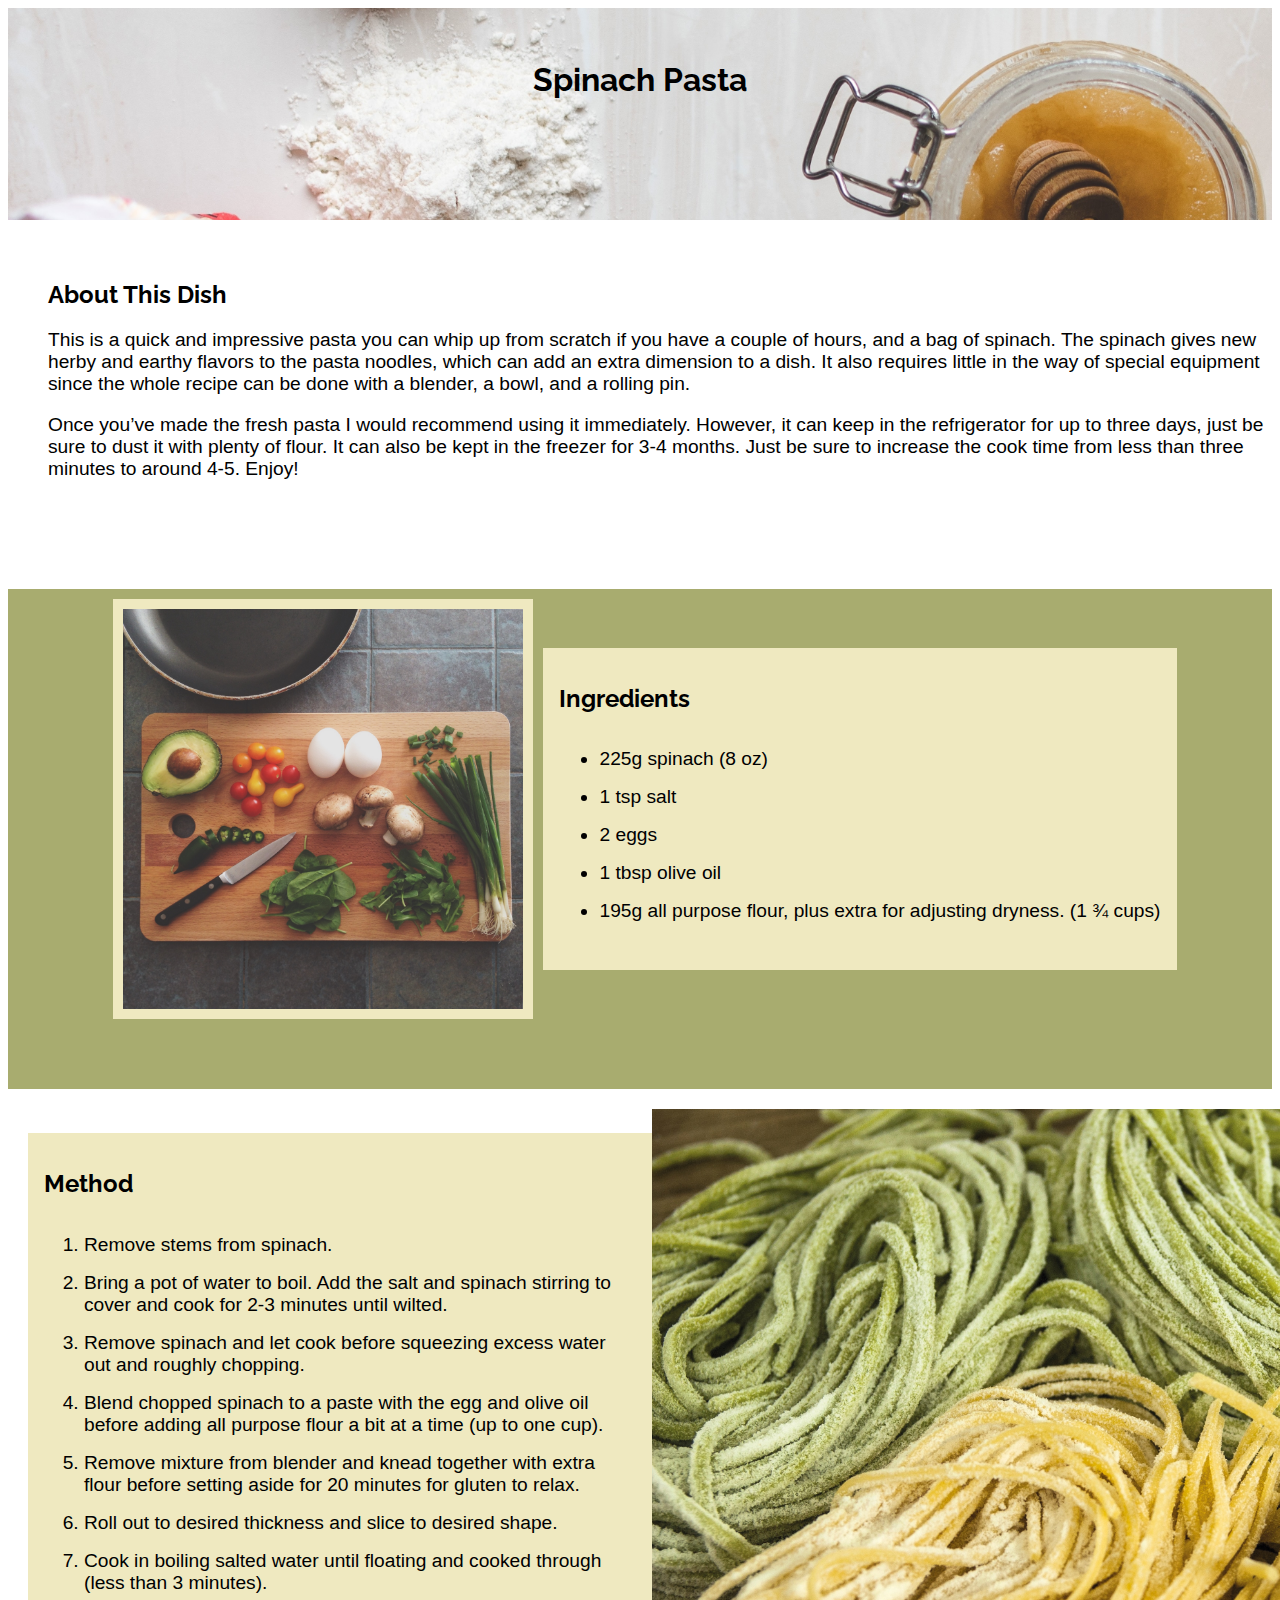
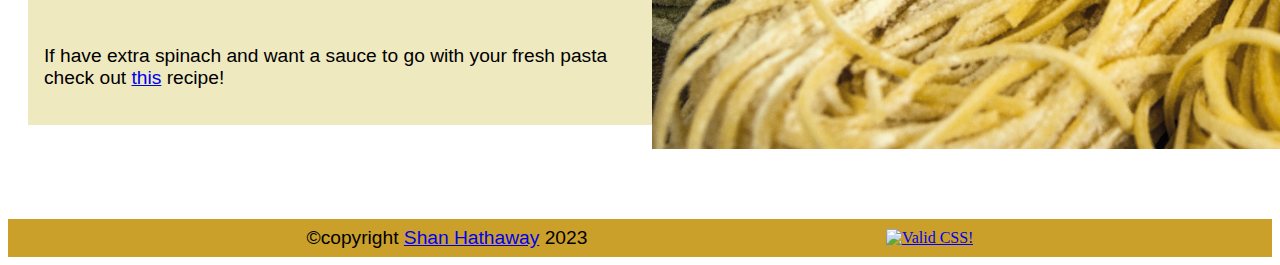
==== index.html @ 8f68b339 "converted all instances of pix in rem" ====
<!DOCTYPE html>
<html lang="en">
  <head>
    <!--
      Author: Shan Hathaway
      Date: 10/20/2023
      Purpose: CIS 121 Fourth Assignment
    -->
    <meta charset="UTF-8" />
    <meta http-equiv="X-UA-Compatible" content="IE=edge" />
    <meta name="viewport" content="width=device-width, initial-scale=1.0" />
    <link rel="preconnect" href="https://fonts.googleapis.com">
    <link rel="preconnect" href="https://fonts.gstatic.com" crossorigin>
    <link href="https://fonts.googleapis.com/css2?family=Raleway&display=swap" rel="stylesheet">
    <link rel="stylesheet" href="/styles.css" />
    <title>CIS 121 Assignment 3</title>
  </head>
  <body>
    <header>
        <h1 id="titlecard">Spinach Pasta</h1>
    </header>
    <Main>
      <div class="container-column">
        <div class="container">
          <h2>About This Dish</h2>
          <p>This is a quick and impressive pasta you can whip up from scratch if you have a couple of hours, and a bag of spinach. The spinach gives new herby and earthy flavors to the pasta noodles, which can add an extra dimension to a dish. It also requires little in the way of special equipment since the whole recipe can be done with a blender, a bowl, and a rolling pin. 
          </p>
          <p>Once you’ve made the fresh pasta I would recommend using it immediately. However, it can keep in the refrigerator for up to three days, just be sure to dust it with plenty of flour. It can also be kept in the freezer for 3-4 months. Just be sure to increase the cook time from less than three minutes to around 4-5. Enjoy!
          </p>
        </div>
      </div>
      <div id="ingredients">
        <div class="image-container">
          <img src="./assets/katie-smith-uQs1802D0CQ-unsplash.jpg" alt="cutting board">
        </div>
        <div class="card-container">
          <h2>Ingredients</h2>
          <ul>
            <li>225g spinach (8 oz)</li>
            <li>1 tsp salt</li>
            <li>2 eggs</li>
            <li>1 tbsp olive oil</li>
            <li>195g  all purpose flour, plus extra for adjusting dryness. (1 ¾ cups)</li>
        </div>
        </ul>
      </div>
      <div class="container-row">
        <div class="card-container">
          <h2>Method</h2>
          <ol>
            <li>Remove stems from spinach.</li>
            <li>Bring a pot of water to boil. Add the salt and spinach stirring to cover and cook for 2-3 minutes until wilted.</li>
            <li>Remove spinach and let cook before squeezing excess water out and roughly chopping.</li>
            <li>Blend chopped spinach to a paste with the egg and olive oil before adding all purpose flour a bit at a time (up to one cup).</li>
            <li>Remove mixture from blender and knead together with extra flour before setting aside for 20 minutes for gluten to relax.</li>
            <li>Roll out to desired thickness and slice to desired shape.</li>
            <li>Cook in boiling salted water until floating and cooked through (less than 3 minutes).</li>
          </ol>
          
          <p>If have extra spinach and want a sauce to go with your fresh pasta check out <a href="https://elavegan.com/vegan-spinach-pasta-sauce-recipe/">this</a> recipe!</p>
        </div>
        <div id="pasta-image"></div>
      </div>
    </Main>
    <footer>
      <div id="footer-content-container">
        <p>
          <p>©copyright <a href="https://github.com/Hathaway-Shan">Shan Hathaway</a> 2023</p>
          <a href="https://jigsaw.w3.org/css-validator/check/referer">
              <img style="border:0;width:88px;height:31px"
                  src="https://jigsaw.w3.org/css-validator/images/vcss-blue"
                  alt="Valid CSS!" />
          </a>
        </p>
      </div>
    </footer>

  </body>
</html>
---- styles.css ----
/*
Author:Shan Hathaway
Date: 10/20/2023
Purpose: CIS 121 Fourth Assignment
*/

/*Globals*/
h1 {
  font-family: "Raleway", sans-serif;
}

h2 {
  font-family: "Raleway", sans-serif;
}

p {
  font-family: sans-serif;
  font-size: 1.2rem;
}

li {
  font-family: sans-serif;
  font-size: 1.2rem;
  margin-bottom: 1rem;
}

img {
  max-height: 25rem;
}

/* containers */

.container {
  padding: 0.625rem;
  margin: 0.625rem;
}

.card-container {
  padding: 1rem;
  display: flex;
  flex-direction: column;
  justify-content: space-between;
  background-color: #efe9c0;
}

.image-container {
  padding: 0.625rem;
  margin: 0.625rem;
  display: flex;
  flex-direction: column;
  justify-content: space-between;
  background-color: #efe9c0;
}

.container-column {
  max-width: 103.75rem;
  width: 100%;
  display: flex;
  flex-direction: column;
  padding: 0.625rem;
  padding-bottom: 3.75rem;
  margin: 0.625rem;
  justify-content: center;
  align-items: center;
}
.container-row {
  max-width: 102.5rem;
  width: 100%;
  display: flex;
  flex-direction: row;
  padding: 0.625rem;
  padding-bottom: 3.75rem;
  margin: 0.625rem;
  justify-content: center;
  align-items: center;
}

/* Specific elements */

#titlecard {
  padding-top: 2rem;
}

header {
  max-width: 103.75rem;
  width: 100%;
  display: flex;
  flex-direction: column;
  align-items: center;
  text-align: center;
  background-image: url(./assets/calum-lewis-rkT_TG5NKF8-unsplash.jpg);
  background-size: cover;
  background-repeat: no-repeat;
  padding-bottom: 6.25rem;
}

#ingredients {
  max-width: 103.75rem;
  width: 100%;
  display: flex;
  flex-direction: row;
  padding-bottom: 3.75rem;
  justify-content: center;
  align-items: center;
  background-color: #a8ac6f;
}

#pasta-image {
  background-image: url(./assets/justino-sanchez-F6i-TNZjA3k-unsplash.jpg);
  background-size: cover;
  background-repeat: no-repeat;
  padding: 20rem;
}

footer {
  max-width: 103.75rem;
  height: 2.4rem;
  background-color: #cba02a;
}

#footer-content-container {
  max-width: 102.5rem;
  height: 2.4rem;
  width: 100%;
  display: flex;
  flex-direction: row;
  align-items: center;
  justify-content: space-between;
}

/* Media Queries */

@media only screen and (max-width: 900px) {
  .container-row {
    flex-direction: column;
    padding-bottom: 30px;
  }

  #ingredients {
    flex-direction: column;
    padding-bottom: 30px;
  }

  #method {
    flex-direction: column;
    padding-bottom: 30px;
  }
}

@media only screen and (max-width: 600px) {
  #titlecard {
    text-decoration: underline;
    margin: auto;
  }
  .hero {
    padding-bottom: 30px;
  }
  #pasta-image {
    padding: 180px;
  }

  .hero {
    background-image: none;
  }
}
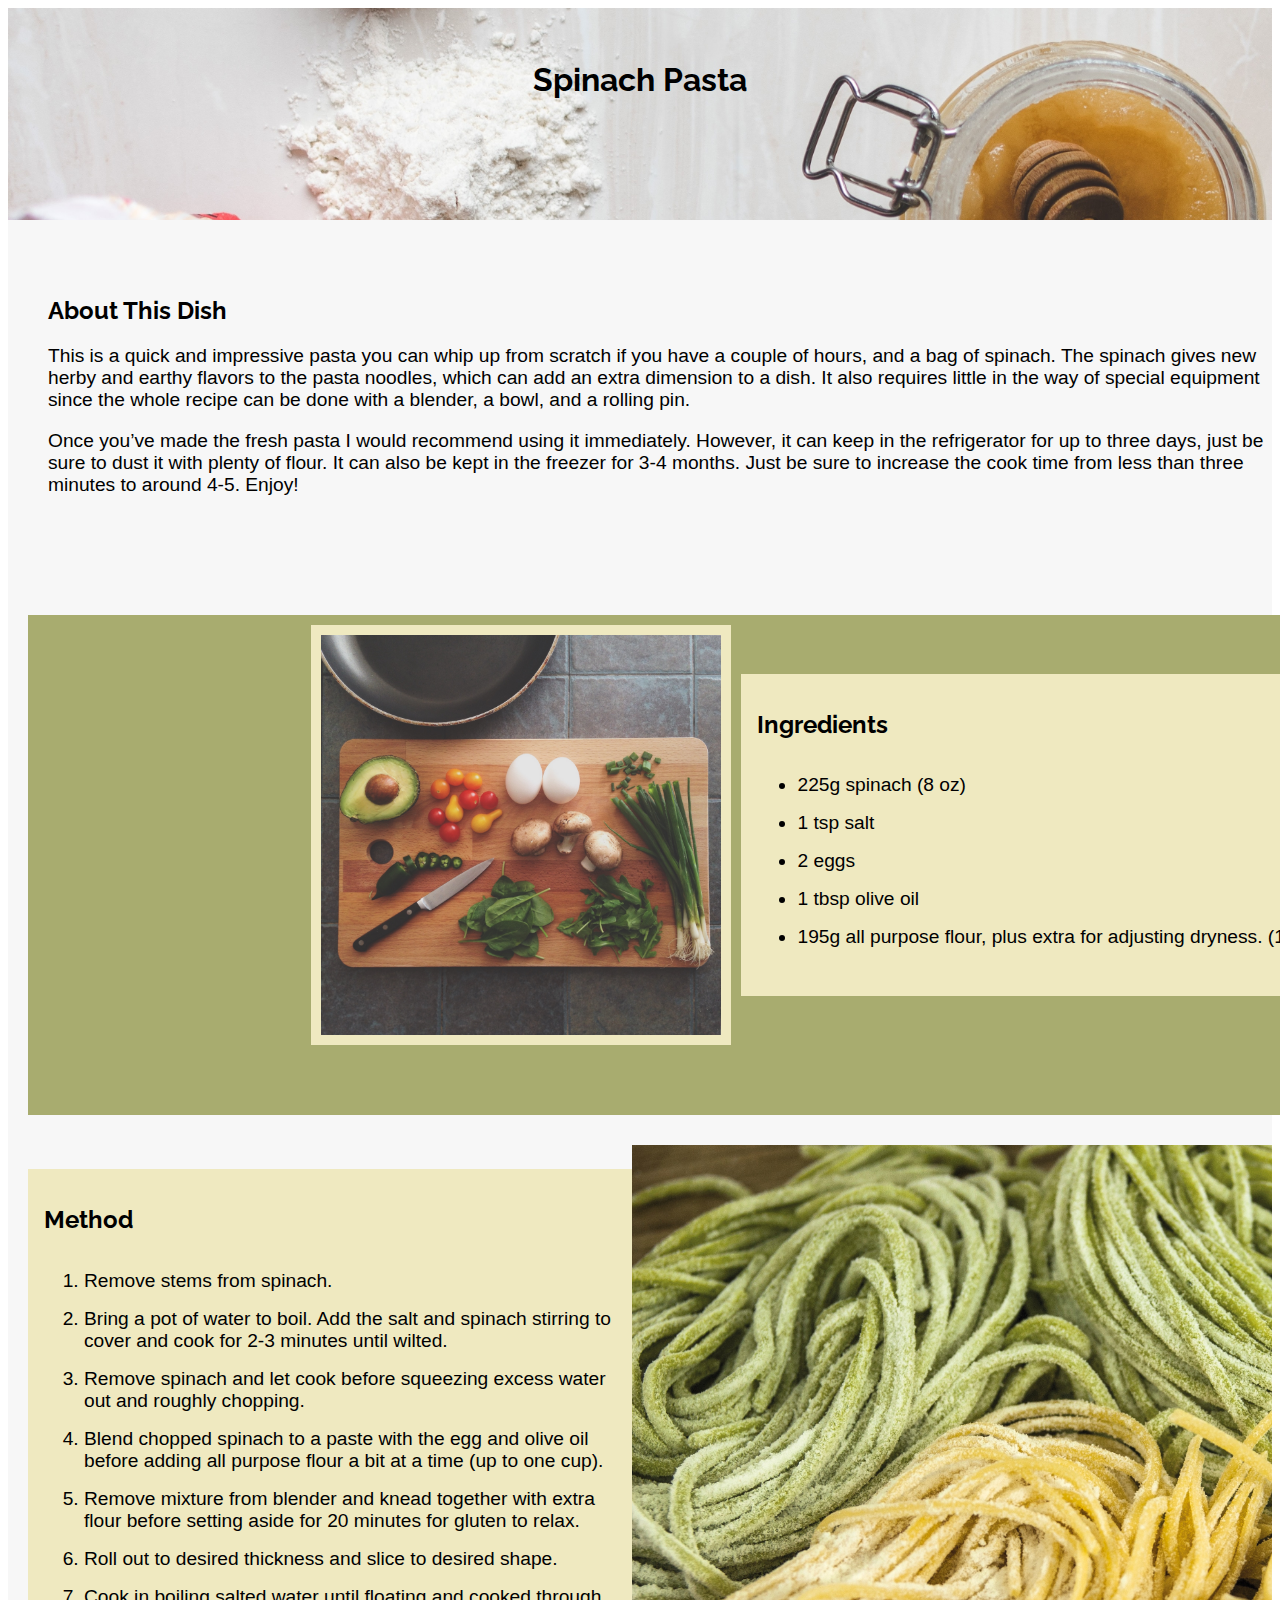
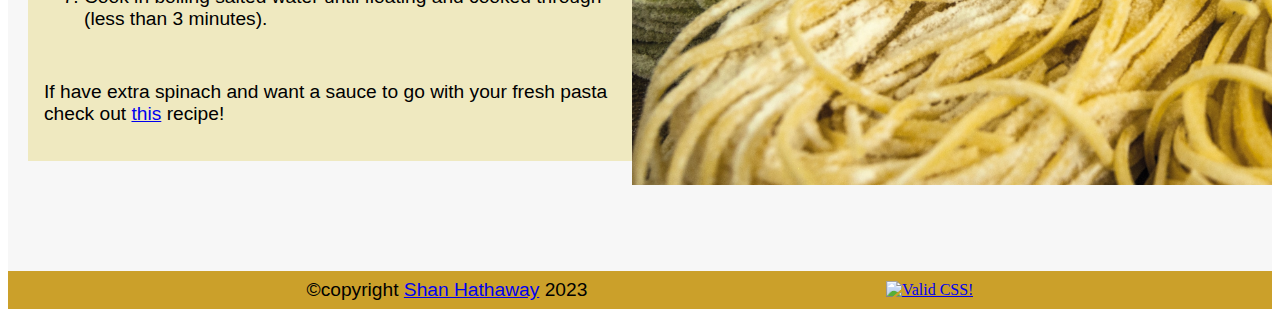
==== commit c2a77dfd: "made padding uniform throughout main" ====
--- a/index.html
+++ b/index.html
@@ -31,7 +31,7 @@
       </div>
       <div id="ingredients">
         <div class="image-container">
-          <img src="./assets/katie-smith-uQs1802D0CQ-unsplash.jpg" alt="cutting board">
+            <img src="./assets/katie-smith-uQs1802D0CQ-unsplash.jpg" alt="cutting board">
         </div>
         <div class="card-container">
           <h2>Ingredients</h2>
--- a/styles.css
+++ b/styles.css
@@ -26,6 +26,34 @@
 
 img {
   max-height: 25rem;
+}
+
+header {
+  max-width: 103.75rem;
+  width: 100%;
+  display: flex;
+  flex-direction: column;
+  align-items: center;
+  text-align: center;
+  background-image: url(./assets/calum-lewis-rkT_TG5NKF8-unsplash.jpg);
+  background-size: cover;
+  background-repeat: no-repeat;
+  padding-bottom: 6.25rem;
+}
+
+main {
+  max-width: 103.75rem;
+  background-image: url(./assets/annie-spratt-xTaOPMa6wAE-unsplash.jpg);
+  background-size: cover;
+  box-shadow: inset 0 0 0 1000px rgba(214, 214, 214, 0.2);
+  padding-top: 1rem;
+  padding-bottom: 1rem;
+}
+
+footer {
+  max-width: 103.75rem;
+  height: 2.4rem;
+  background-color: #cba02a;
 }
 
 /* containers */
@@ -81,28 +109,16 @@
   padding-top: 2rem;
 }
 
-header {
-  max-width: 103.75rem;
-  width: 100%;
-  display: flex;
-  flex-direction: column;
-  align-items: center;
-  text-align: center;
-  background-image: url(./assets/calum-lewis-rkT_TG5NKF8-unsplash.jpg);
-  background-size: cover;
-  background-repeat: no-repeat;
-  padding-bottom: 6.25rem;
-}
-
 #ingredients {
   max-width: 103.75rem;
-  width: 100%;
+  width: 101.25rem;
   display: flex;
   flex-direction: row;
   padding-bottom: 3.75rem;
   justify-content: center;
   align-items: center;
   background-color: #a8ac6f;
+  margin: 1.25rem;
 }
 
 #pasta-image {
@@ -110,12 +126,7 @@
   background-size: cover;
   background-repeat: no-repeat;
   padding: 20rem;
-}
-
-footer {
-  max-width: 103.75rem;
-  height: 2.4rem;
-  background-color: #cba02a;
+  margin-right: 1.25rem;
 }
 
 #footer-content-container {
@@ -131,6 +142,9 @@
 /* Media Queries */
 
 @media only screen and (max-width: 900px) {
+  main {
+    background-image: none;
+  }
   .container-row {
     flex-direction: column;
     padding-bottom: 30px;
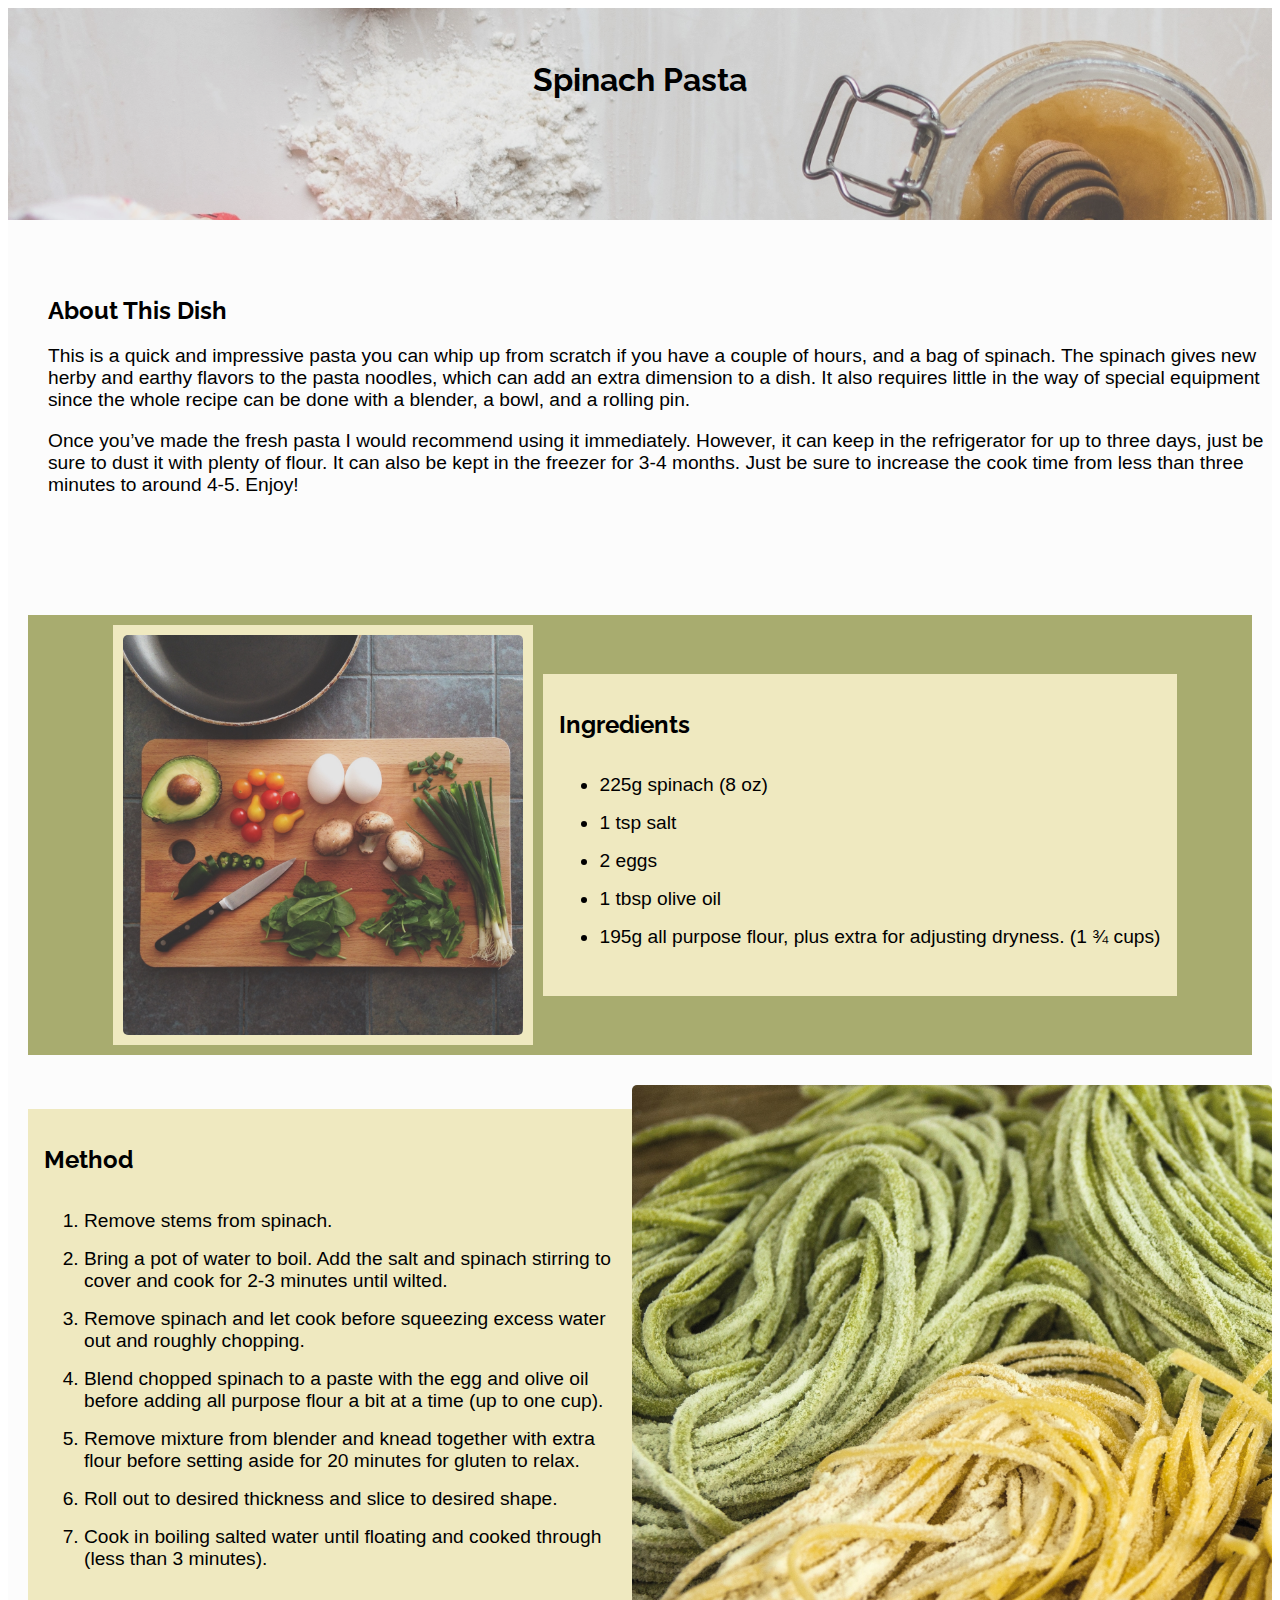
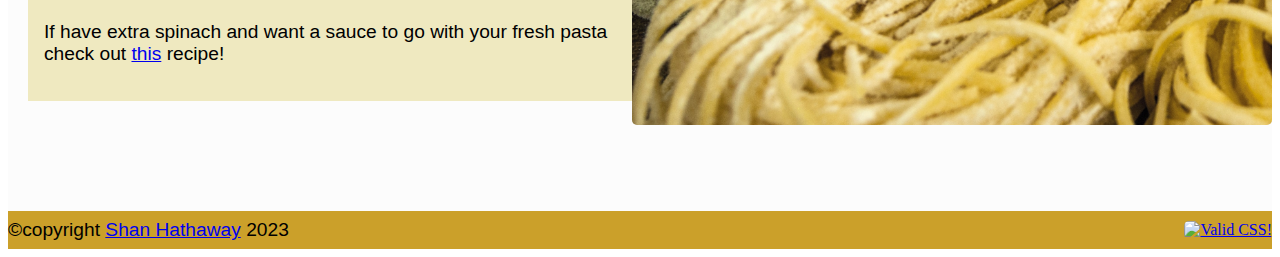
==== commit 7edfacd4: "fixed minor html validation issues" ====
--- a/index.html
+++ b/index.html
@@ -9,29 +9,46 @@
     <meta charset="UTF-8" />
     <meta http-equiv="X-UA-Compatible" content="IE=edge" />
     <meta name="viewport" content="width=device-width, initial-scale=1.0" />
-    <link rel="preconnect" href="https://fonts.googleapis.com">
-    <link rel="preconnect" href="https://fonts.gstatic.com" crossorigin>
-    <link href="https://fonts.googleapis.com/css2?family=Raleway&display=swap" rel="stylesheet">
+    <link rel="preconnect" href="https://fonts.googleapis.com" />
+    <link rel="preconnect" href="https://fonts.gstatic.com" crossorigin />
+    <link
+      href="https://fonts.googleapis.com/css2?family=Raleway&display=swap"
+      rel="stylesheet"
+    />
     <link rel="stylesheet" href="/styles.css" />
     <title>CIS 121 Assignment 3</title>
   </head>
   <body>
     <header>
-        <h1 id="titlecard">Spinach Pasta</h1>
+      <h1 id="titlecard">Spinach Pasta</h1>
     </header>
-    <Main>
+    <main>
       <div class="container-column">
         <div class="container">
           <h2>About This Dish</h2>
-          <p>This is a quick and impressive pasta you can whip up from scratch if you have a couple of hours, and a bag of spinach. The spinach gives new herby and earthy flavors to the pasta noodles, which can add an extra dimension to a dish. It also requires little in the way of special equipment since the whole recipe can be done with a blender, a bowl, and a rolling pin. 
+          <p>
+            This is a quick and impressive pasta you can whip up from scratch if
+            you have a couple of hours, and a bag of spinach. The spinach gives
+            new herby and earthy flavors to the pasta noodles, which can add an
+            extra dimension to a dish. It also requires little in the way of
+            special equipment since the whole recipe can be done with a blender,
+            a bowl, and a rolling pin.
           </p>
-          <p>Once you’ve made the fresh pasta I would recommend using it immediately. However, it can keep in the refrigerator for up to three days, just be sure to dust it with plenty of flour. It can also be kept in the freezer for 3-4 months. Just be sure to increase the cook time from less than three minutes to around 4-5. Enjoy!
+          <p>
+            Once you’ve made the fresh pasta I would recommend using it
+            immediately. However, it can keep in the refrigerator for up to
+            three days, just be sure to dust it with plenty of flour. It can
+            also be kept in the freezer for 3-4 months. Just be sure to increase
+            the cook time from less than three minutes to around 4-5. Enjoy!
           </p>
         </div>
       </div>
       <div id="ingredients">
         <div class="image-container">
-            <img src="./assets/katie-smith-uQs1802D0CQ-unsplash.jpg" alt="cutting board">
+          <img
+            src="./assets/katie-smith-uQs1802D0CQ-unsplash.jpg"
+            alt="cutting board"
+          />
         </div>
         <div class="card-container">
           <h2>Ingredients</h2>
@@ -40,40 +57,69 @@
             <li>1 tsp salt</li>
             <li>2 eggs</li>
             <li>1 tbsp olive oil</li>
-            <li>195g  all purpose flour, plus extra for adjusting dryness. (1 ¾ cups)</li>
+            <li>
+              195g all purpose flour, plus extra for adjusting dryness. (1 ¾
+              cups)
+            </li>
+          </ul>
         </div>
-        </ul>
       </div>
       <div class="container-row">
         <div class="card-container">
           <h2>Method</h2>
           <ol>
             <li>Remove stems from spinach.</li>
-            <li>Bring a pot of water to boil. Add the salt and spinach stirring to cover and cook for 2-3 minutes until wilted.</li>
-            <li>Remove spinach and let cook before squeezing excess water out and roughly chopping.</li>
-            <li>Blend chopped spinach to a paste with the egg and olive oil before adding all purpose flour a bit at a time (up to one cup).</li>
-            <li>Remove mixture from blender and knead together with extra flour before setting aside for 20 minutes for gluten to relax.</li>
+            <li>
+              Bring a pot of water to boil. Add the salt and spinach stirring to
+              cover and cook for 2-3 minutes until wilted.
+            </li>
+            <li>
+              Remove spinach and let cook before squeezing excess water out and
+              roughly chopping.
+            </li>
+            <li>
+              Blend chopped spinach to a paste with the egg and olive oil before
+              adding all purpose flour a bit at a time (up to one cup).
+            </li>
+            <li>
+              Remove mixture from blender and knead together with extra flour
+              before setting aside for 20 minutes for gluten to relax.
+            </li>
             <li>Roll out to desired thickness and slice to desired shape.</li>
-            <li>Cook in boiling salted water until floating and cooked through (less than 3 minutes).</li>
+            <li>
+              Cook in boiling salted water until floating and cooked through
+              (less than 3 minutes).
+            </li>
           </ol>
-          
-          <p>If have extra spinach and want a sauce to go with your fresh pasta check out <a href="https://elavegan.com/vegan-spinach-pasta-sauce-recipe/">this</a> recipe!</p>
+
+          <p>
+            If have extra spinach and want a sauce to go with your fresh pasta
+            check out
+            <a href="https://elavegan.com/vegan-spinach-pasta-sauce-recipe/"
+              >this</a
+            >
+            recipe!
+          </p>
         </div>
-        <div id="pasta-image"></div>
+        <div class="image-container-background">
+          <div id="pasta-image"></div>
+        </div>
       </div>
-    </Main>
+    </main>
     <footer>
       <div id="footer-content-container">
         <p>
-          <p>©copyright <a href="https://github.com/Hathaway-Shan">Shan Hathaway</a> 2023</p>
-          <a href="https://jigsaw.w3.org/css-validator/check/referer">
-              <img style="border:0;width:88px;height:31px"
-                  src="https://jigsaw.w3.org/css-validator/images/vcss-blue"
-                  alt="Valid CSS!" />
-          </a>
+          ©copyright
+          <a href="https://github.com/Hathaway-Shan">Shan Hathaway</a> 2023
         </p>
+        <a href="https://jigsaw.w3.org/css-validator/check/referer">
+          <img
+            class="w3-image"
+            src="https://jigsaw.w3.org/css-validator/images/vcss-blue"
+            alt="Valid CSS!"
+          />
+        </a>
       </div>
     </footer>
-
   </body>
 </html>
--- a/styles.css
+++ b/styles.css
@@ -26,6 +26,7 @@
 
 img {
   max-height: 25rem;
+  border-radius: 0.313rem;
 }
 
 header {
@@ -39,13 +40,14 @@
   background-size: cover;
   background-repeat: no-repeat;
   padding-bottom: 6.25rem;
+  box-shadow: inset 0 0 0 1000px rgba(175, 175, 175, 0.2);
 }
 
 main {
   max-width: 103.75rem;
   background-image: url(./assets/annie-spratt-xTaOPMa6wAE-unsplash.jpg);
   background-size: cover;
-  box-shadow: inset 0 0 0 1000px rgba(214, 214, 214, 0.2);
+  box-shadow: inset 0 0 0 1000px rgba(239, 239, 239, 0.2);
   padding-top: 1rem;
   padding-bottom: 1rem;
 }
@@ -103,6 +105,12 @@
   align-items: center;
 }
 
+.w3-image {
+  border: 0;
+  width: 5.5rem;
+  height: 1.938rem;
+}
+
 /* Specific elements */
 
 #titlecard {
@@ -111,10 +119,8 @@
 
 #ingredients {
   max-width: 103.75rem;
-  width: 101.25rem;
   display: flex;
   flex-direction: row;
-  padding-bottom: 3.75rem;
   justify-content: center;
   align-items: center;
   background-color: #a8ac6f;
@@ -127,6 +133,7 @@
   background-repeat: no-repeat;
   padding: 20rem;
   margin-right: 1.25rem;
+  border-radius: 0.313rem;
 }
 
 #footer-content-container {
@@ -166,7 +173,7 @@
     text-decoration: underline;
     margin: auto;
   }
-  .hero {
+  header {
     padding-bottom: 30px;
   }
   #pasta-image {
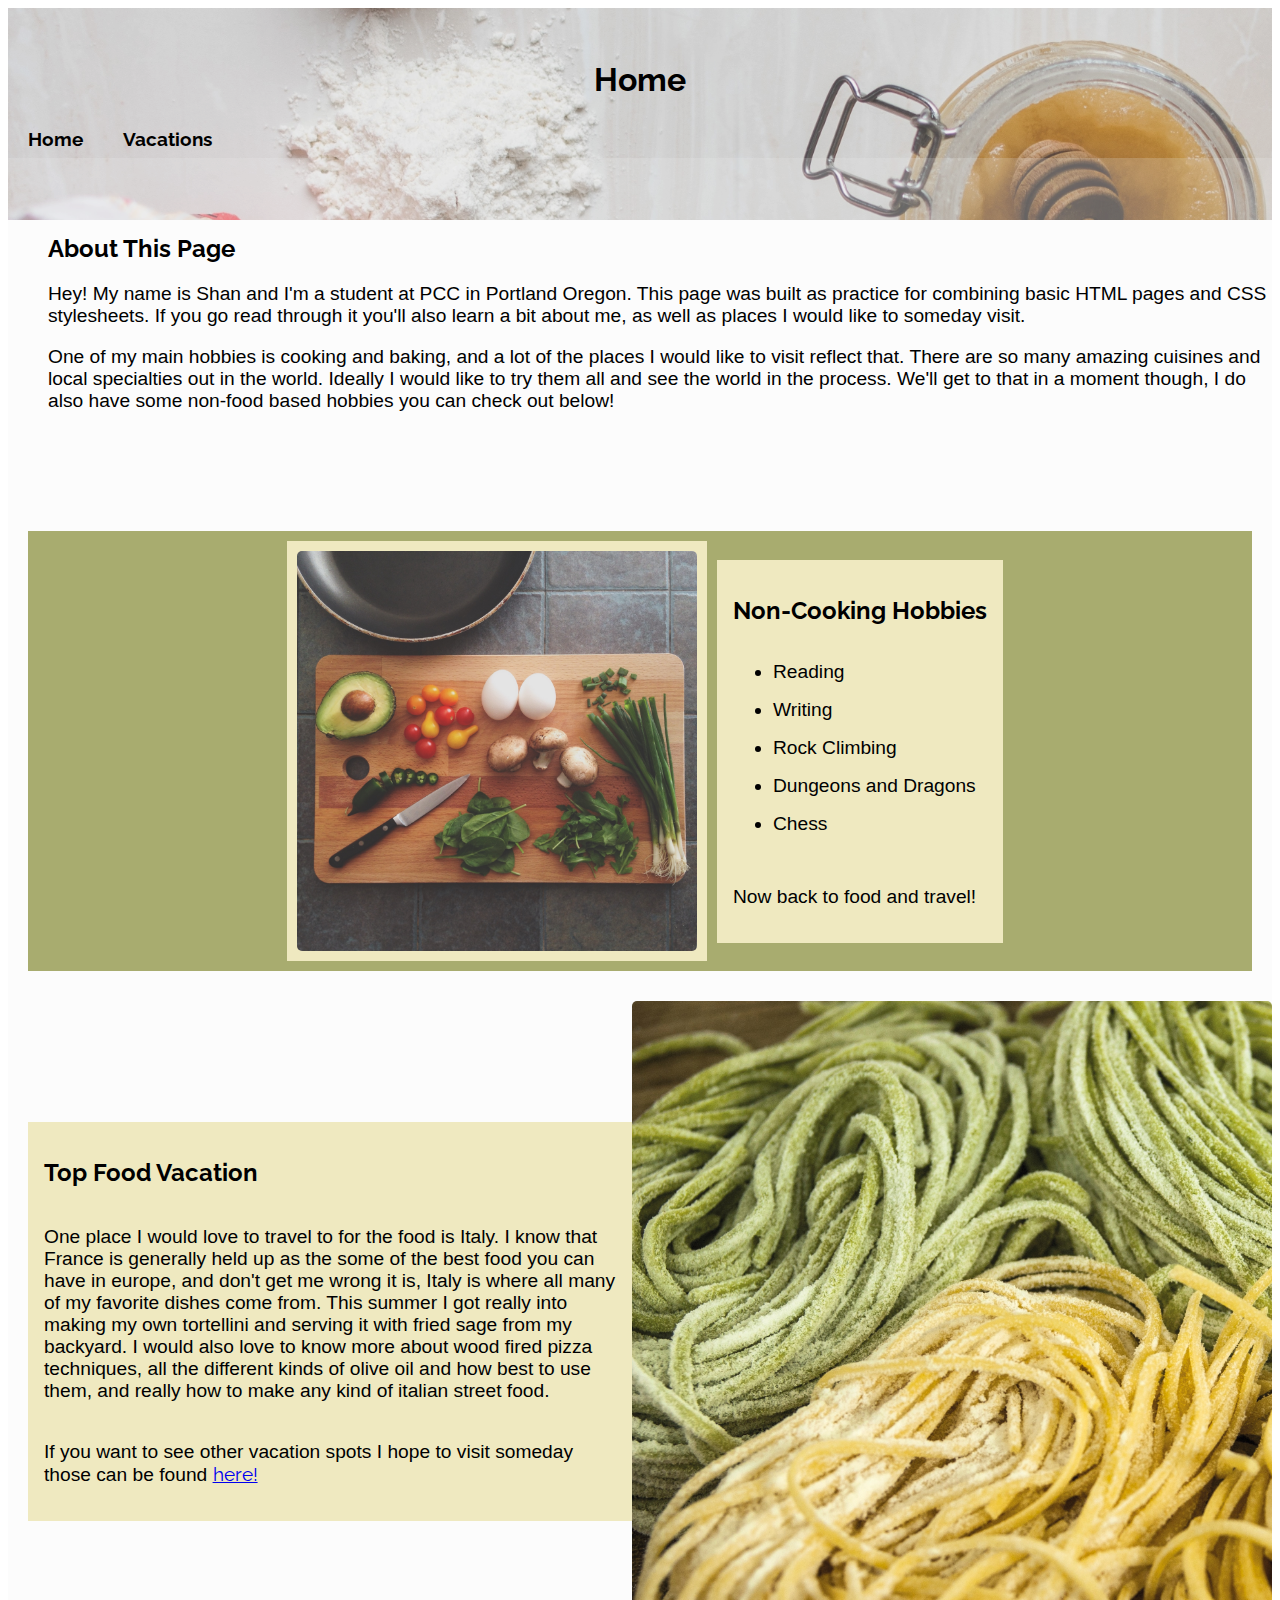
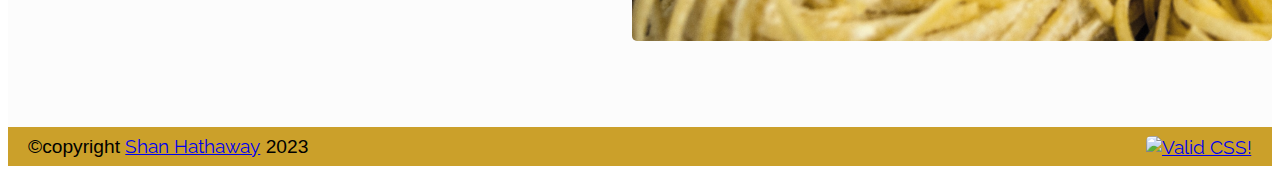
==== commit ba4d1f9e: "finished vactions page layout and assignmet goals" ====
--- a/index.html
+++ b/index.html
@@ -20,30 +20,33 @@
   </head>
   <body>
     <header>
-      <h1 id="titlecard">Spinach Pasta</h1>
+      <h1 id="titlecard">Home</h1>
     </header>
+    <nav>
+      <a href="/index.html">Home</a>
+      <a href="/vactaction.html">Vacations</a>
+    </nav>
     <main>
       <div class="container-column">
         <div class="container">
-          <h2>About This Dish</h2>
+          <h2>About This Page</h2>
           <p>
-            This is a quick and impressive pasta you can whip up from scratch if
-            you have a couple of hours, and a bag of spinach. The spinach gives
-            new herby and earthy flavors to the pasta noodles, which can add an
-            extra dimension to a dish. It also requires little in the way of
-            special equipment since the whole recipe can be done with a blender,
-            a bowl, and a rolling pin.
+            Hey! My name is Shan and I'm a student at PCC in Portland Oregon.
+            This page was built as practice for combining basic HTML pages and
+            CSS stylesheets. If you go read through it you'll also learn a bit
+            about me, as well as places I would like to someday visit.
           </p>
           <p>
-            Once you’ve made the fresh pasta I would recommend using it
-            immediately. However, it can keep in the refrigerator for up to
-            three days, just be sure to dust it with plenty of flour. It can
-            also be kept in the freezer for 3-4 months. Just be sure to increase
-            the cook time from less than three minutes to around 4-5. Enjoy!
+            One of my main hobbies is cooking and baking, and a lot of the
+            places I would like to visit reflect that. There are so many amazing
+            cuisines and local specialties out in the world. Ideally I would
+            like to try them all and see the world in the process. We'll get to
+            that in a moment though, I do also have some non-food based hobbies
+            you can check out below!
           </p>
         </div>
       </div>
-      <div id="ingredients">
+      <div id="hobbies">
         <div class="image-container">
           <img
             src="./assets/katie-smith-uQs1802D0CQ-unsplash.jpg"
@@ -51,54 +54,35 @@
           />
         </div>
         <div class="card-container">
-          <h2>Ingredients</h2>
+          <h2>Non-Cooking Hobbies</h2>
           <ul>
-            <li>225g spinach (8 oz)</li>
-            <li>1 tsp salt</li>
-            <li>2 eggs</li>
-            <li>1 tbsp olive oil</li>
-            <li>
-              195g all purpose flour, plus extra for adjusting dryness. (1 ¾
-              cups)
-            </li>
+            <li>Reading</li>
+            <li>Writing</li>
+            <li>Rock Climbing</li>
+            <li>Dungeons and Dragons</li>
+            <li>Chess</li>
           </ul>
+
+          <p>Now back to food and travel!</p>
         </div>
       </div>
       <div class="container-row">
         <div class="card-container">
-          <h2>Method</h2>
-          <ol>
-            <li>Remove stems from spinach.</li>
-            <li>
-              Bring a pot of water to boil. Add the salt and spinach stirring to
-              cover and cook for 2-3 minutes until wilted.
-            </li>
-            <li>
-              Remove spinach and let cook before squeezing excess water out and
-              roughly chopping.
-            </li>
-            <li>
-              Blend chopped spinach to a paste with the egg and olive oil before
-              adding all purpose flour a bit at a time (up to one cup).
-            </li>
-            <li>
-              Remove mixture from blender and knead together with extra flour
-              before setting aside for 20 minutes for gluten to relax.
-            </li>
-            <li>Roll out to desired thickness and slice to desired shape.</li>
-            <li>
-              Cook in boiling salted water until floating and cooked through
-              (less than 3 minutes).
-            </li>
-          </ol>
-
+          <h2>Top Food Vacation</h2>
           <p>
-            If have extra spinach and want a sauce to go with your fresh pasta
-            check out
-            <a href="https://elavegan.com/vegan-spinach-pasta-sauce-recipe/"
-              >this</a
-            >
-            recipe!
+            One place I would love to travel to for the food is Italy. I know
+            that France is generally held up as the some of the best food you
+            can have in europe, and don't get me wrong it is, Italy is where all
+            many of my favorite dishes come from. This summer I got really into
+            making my own tortellini and serving it with fried sage from my
+            backyard. I would also love to know more about wood fired pizza
+            techniques, all the different kinds of olive oil and how best to use
+            them, and really how to make any kind of italian street food.
+          </p>
+          <p>
+            If you want to see other vacation spots I hope to visit someday
+            those can be found
+            <a href="./vactaction.html">here!</a>
           </p>
         </div>
         <div class="image-container-background">
@@ -107,19 +91,17 @@
       </div>
     </main>
     <footer>
-      <div id="footer-content-container">
-        <p>
-          ©copyright
-          <a href="https://github.com/Hathaway-Shan">Shan Hathaway</a> 2023
-        </p>
-        <a href="https://jigsaw.w3.org/css-validator/check/referer">
-          <img
-            class="w3-image"
-            src="https://jigsaw.w3.org/css-validator/images/vcss-blue"
-            alt="Valid CSS!"
-          />
-        </a>
-      </div>
+      <p>
+        ©copyright
+        <a href="https://github.com/Hathaway-Shan">Shan Hathaway</a> 2023
+      </p>
+      <a href="https://jigsaw.w3.org/css-validator/check/referer">
+        <img
+          class="w3-image"
+          src="https://jigsaw.w3.org/css-validator/images/vcss-blue"
+          alt="Valid CSS!"
+        />
+      </a>
     </footer>
   </body>
 </html>
--- a/styles.css
+++ b/styles.css
@@ -15,6 +15,11 @@
 
 p {
   font-family: sans-serif;
+  font-size: 1.2rem;
+}
+
+a {
+  font-family: "Raleway", sans-serif;
   font-size: 1.2rem;
 }
 
@@ -56,6 +61,40 @@
   max-width: 103.75rem;
   height: 2.4rem;
   background-color: #cba02a;
+  display: flex;
+  flex-direction: row;
+  align-items: center;
+  justify-content: space-between;
+}
+
+footer p {
+  margin: 1.25rem;
+}
+
+footer img {
+  margin: 1.25rem;
+}
+
+nav {
+  display: flex;
+  flex-direction: row;
+  align-items: center;
+  max-width: 103.75rem;
+  height: 2.4rem;
+  z-index: 1;
+  margin-top: -100px;
+}
+
+nav a {
+  margin-left: 1.25rem;
+  margin-right: 1.25rem;
+  font-weight: bolder;
+  text-decoration: none;
+  color: black;
+}
+
+nav a:hover {
+  text-decoration: underline;
 }
 
 /* containers */
@@ -117,7 +156,7 @@
   padding-top: 2rem;
 }
 
-#ingredients {
+#hobbies {
   max-width: 103.75rem;
   display: flex;
   flex-direction: row;
@@ -136,51 +175,119 @@
   border-radius: 0.313rem;
 }
 
-#footer-content-container {
+/* Vacation Styles */
+
+figcaption {
+  text-align: center;
+}
+
+#japan {
+  max-width: 103.75rem;
+  display: flex;
+  flex-direction: row;
+  justify-content: center;
+  align-items: center;
+  background-color: #a8ac6f;
+  margin: 1.25rem;
+}
+
+#japan-card-container {
+  padding: 1rem;
+  margin-left: 0.625rem;
+  display: flex;
+  flex-direction: column;
+  justify-content: space-between;
+  background-color: #efe9c0;
+}
+
+#greece-card-container {
+  padding: 1rem;
+  margin-right: 1.25rem;
+  display: flex;
+  flex-direction: column;
+  justify-content: space-between;
+  background-color: #efe9c0;
+}
+
+#greece-container-row {
   max-width: 102.5rem;
-  height: 2.4rem;
-  width: 100%;
-  display: flex;
-  flex-direction: row;
-  align-items: center;
-  justify-content: space-between;
+  width: 100%;
+  display: flex;
+  flex-direction: row;
+  padding: 0.625rem;
+  padding-bottom: 3.75rem;
+  margin: 0.625rem;
+  justify-content: center;
+  align-items: center;
 }
 
 /* Media Queries */
 
 @media only screen and (max-width: 900px) {
+  .container-row {
+    flex-direction: column;
+    padding-bottom: 30px;
+  }
+
+  #hobbies {
+    flex-direction: column;
+    padding-bottom: 30px;
+  }
+
+  #method {
+    flex-direction: column;
+    padding-bottom: 30px;
+  }
+
+  /* Vacations Media Queries */
+
+  #japan {
+    flex-direction: column;
+    padding-bottom: 30px;
+  }
+
+  #greece-container-row {
+    flex-direction: column-reverse;
+  }
+}
+
+@media only screen and (max-width: 600px) {
   main {
     background-image: none;
   }
-  .container-row {
-    flex-direction: column;
-    padding-bottom: 30px;
-  }
-
-  #ingredients {
-    flex-direction: column;
-    padding-bottom: 30px;
-  }
-
-  #method {
-    flex-direction: column;
-    padding-bottom: 30px;
-  }
-}
-
-@media only screen and (max-width: 600px) {
+
+  img {
+    height: 18rem;
+  }
+
+  nav {
+    display: none;
+  }
+
   #titlecard {
     text-decoration: underline;
     margin: auto;
   }
+
   header {
     padding-bottom: 30px;
   }
+
   #pasta-image {
     padding: 180px;
   }
 
-  .hero {
-    background-image: none;
-  }
-}
+  /* Vacations Media Queries */
+
+  #greece-container-row {
+    padding-bottom: 0px;
+  }
+
+  #greece-image {
+    width: 15rem;
+  }
+
+  #kerala-image {
+    width: 18rem;
+  }
+}
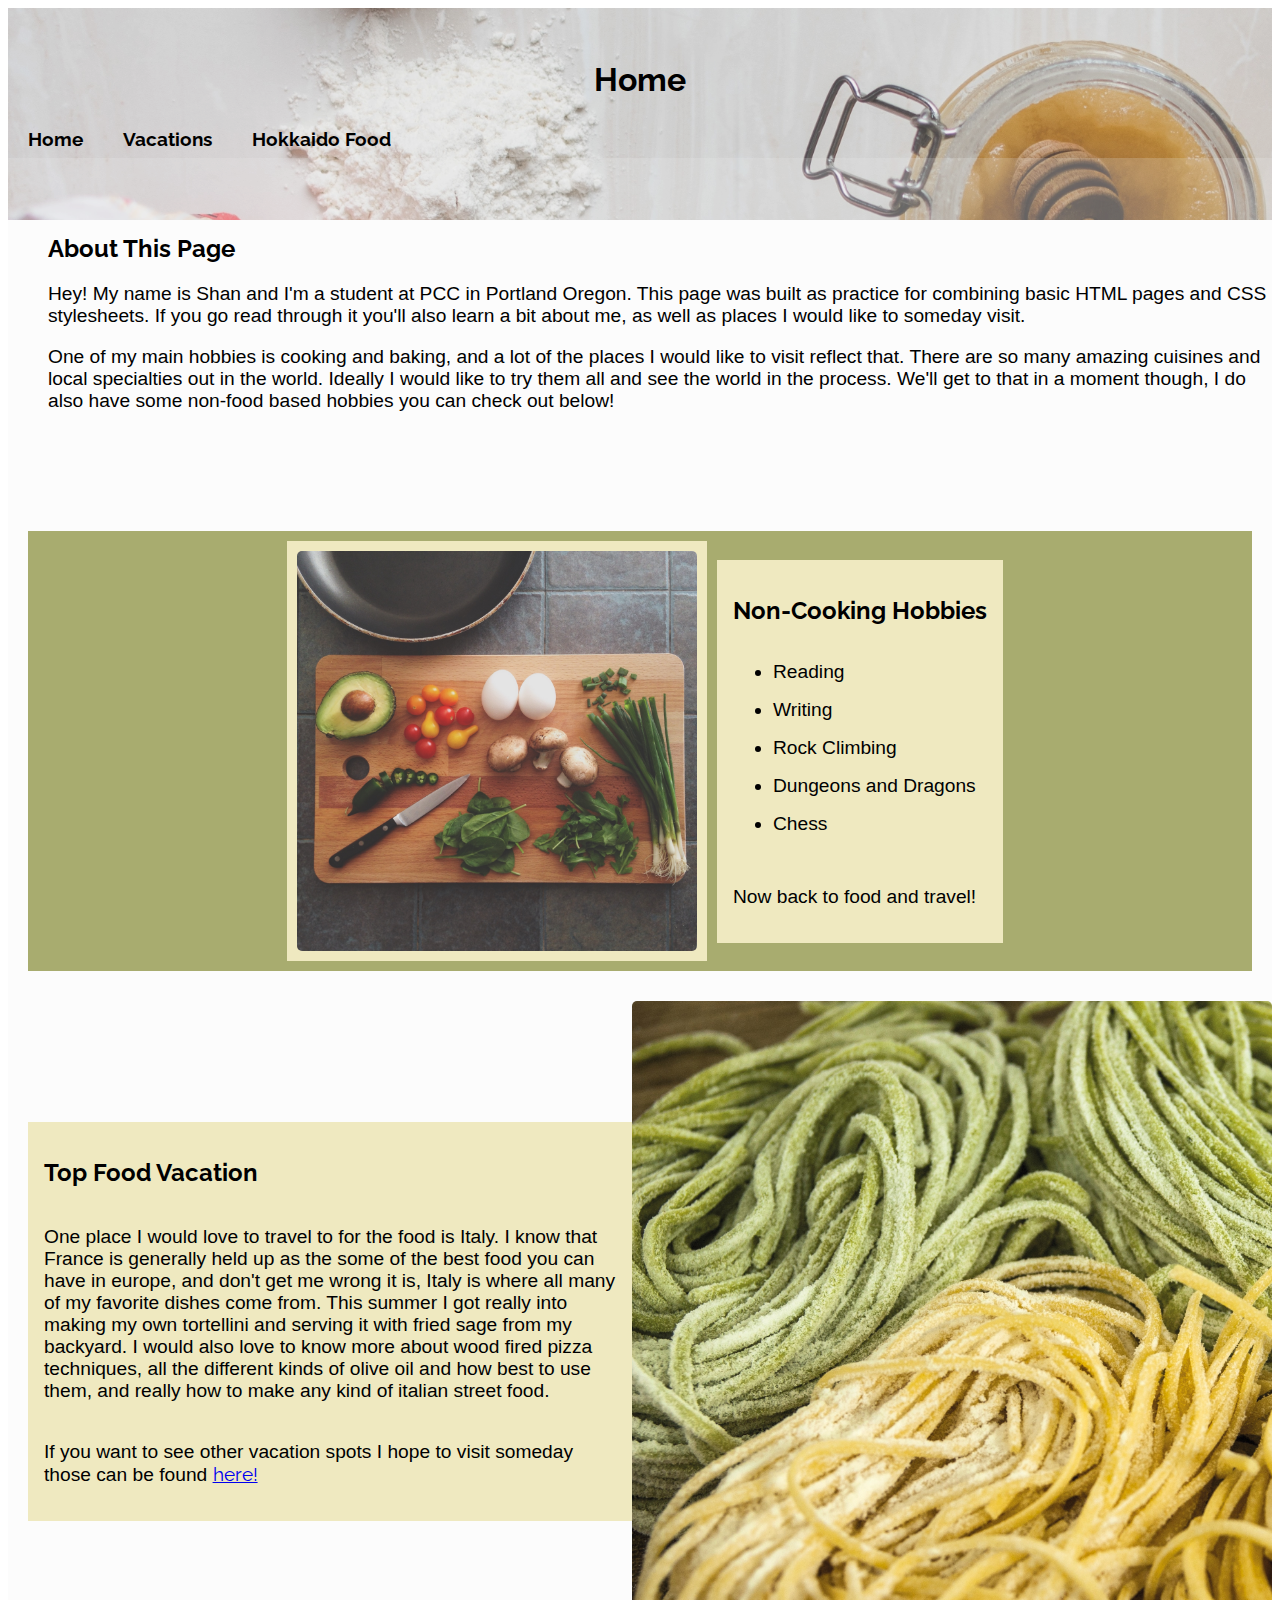
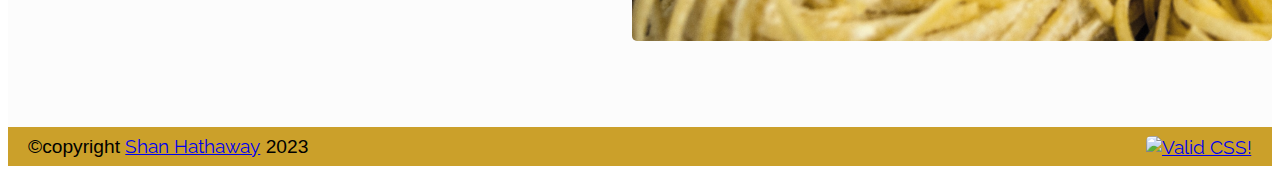
==== commit cabc9327: "fixed an issue with duplicate ids on vacations page" ====
--- a/index.html
+++ b/index.html
@@ -25,6 +25,7 @@
     <nav>
       <a href="/index.html">Home</a>
       <a href="/vactaction.html">Vacations</a>
+      <a href="https://www.japan-guide.com/e/e5312.html">Hokkaido Food</a>
     </nav>
     <main>
       <div class="container-column">
--- a/styles.css
+++ b/styles.css
@@ -181,7 +181,7 @@
   text-align: center;
 }
 
-#japan {
+.country {
   max-width: 103.75rem;
   display: flex;
   flex-direction: row;
@@ -191,7 +191,7 @@
   margin: 1.25rem;
 }
 
-#japan-card-container {
+.country-card-container {
   padding: 1rem;
   margin-left: 0.625rem;
   display: flex;
@@ -241,7 +241,7 @@
 
   /* Vacations Media Queries */
 
-  #japan {
+  .country {
     flex-direction: column;
     padding-bottom: 30px;
   }
